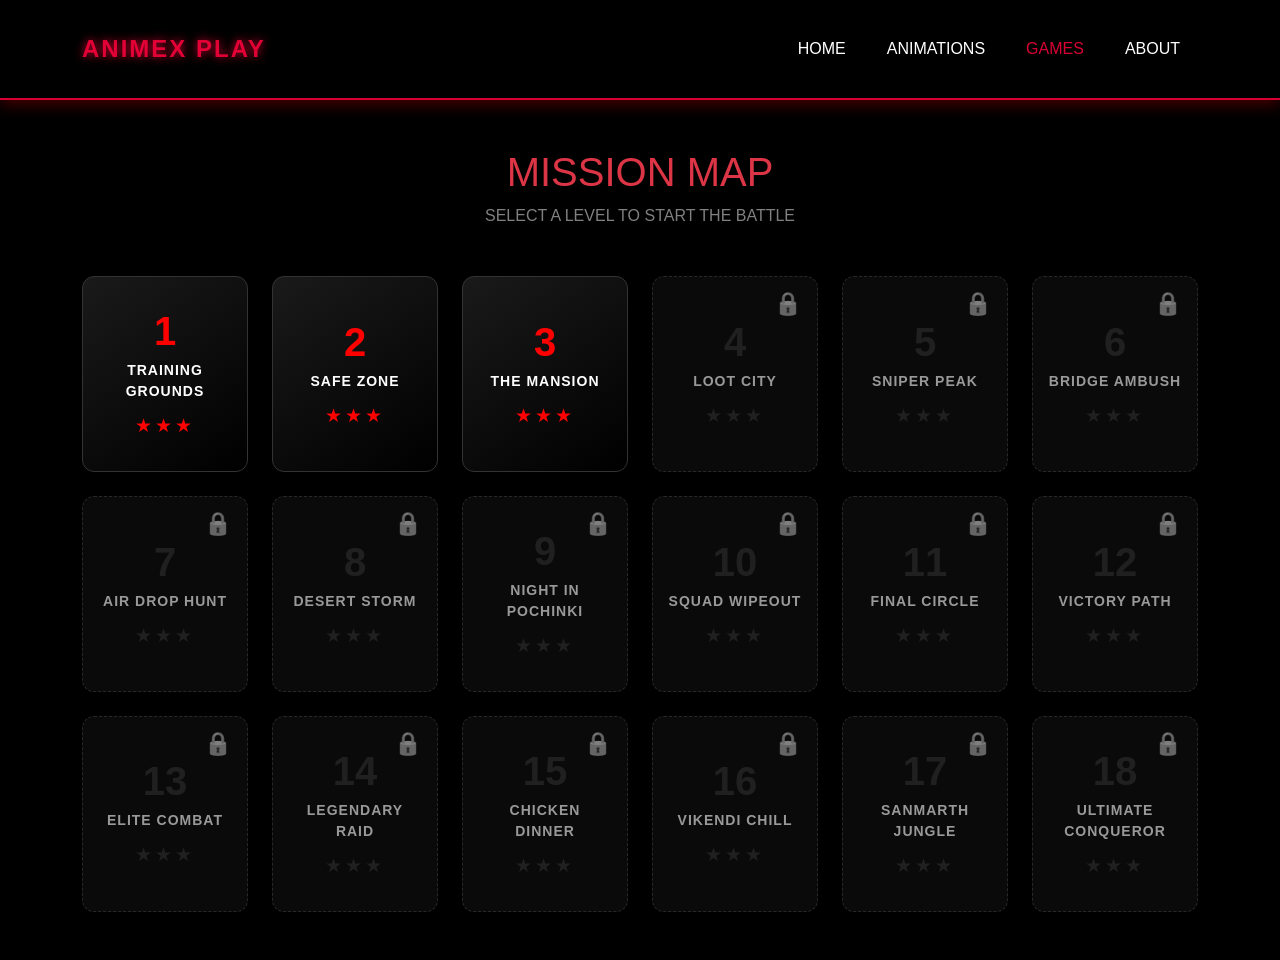
==== games.html @ bfe43d96 "First commit" ====
<!DOCTYPE html>
<html lang="en">
<head>
    <meta charset="UTF-8">
    <meta name="viewport" content="width=device-width, initial-scale=1.0">
    <title>Animex Play | 18 Levels</title>
    <link href="https://cdn.jsdelivr.net/npm/bootstrap@5.3.0/dist/css/bootstrap.min.css" rel="stylesheet">
    <link rel="stylesheet" href="game style.css">
    <style>
        /* Navbar Fix for Toggle Visibility */
        .navbar-toggler {
            border-color: rgba(255, 0, 0, 0.5) !important;
        }
        .navbar-toggler-icon {
            /* Hamburger icon ko red/white karne ke liye filter */
            filter: invert(1); 
        }
        .navbar-collapse {
            /* Mobile par menu ka background black rakhne ke liye */
            background-color: black;
            padding: 10px;
        }
    </style>
</head>
<body class="bg-black">
    
<nav class="navbar navbar-expand-lg sticky-top">
    <div class="container">
        <a class="navbar-brand fw-bold" href="index.html">ANIMEX PLAY</a>
        
        <button class="navbar-toggler" type="button" data-bs-toggle="collapse" data-bs-target="#navbarNav" aria-controls="navbarNav" aria-expanded="false" aria-label="Toggle navigation">
            <span class="navbar-toggler-icon"></span>
        </button>

        <div class="collapse navbar-collapse" id="navbarNav">
            <ul class="navbar-nav ms-auto text-uppercase">
                <li class="nav-item"><a class="nav-link" href="index.html">Home</a></li>
                <li class="nav-item"><a class="nav-link" href="animations.html">Animations</a></li>
                <li class="nav-item"><a class="nav-link active-page" href="games.html">Games</a></li>
                <li class="nav-item"><a class="nav-link" href="about.html">About</a></li>
            </ul>
        </div>
    </div>
</nav>

    <div class="container my-5">
        <h1 class="text-center text-danger mb-2">MISSION MAP</h1>
        <p class="text-center text-white-50 mb-5">SELECT A LEVEL TO START THE BATTLE</p>
        
        <div class="row g-4" id="gameLevels">
            </div>
    </div>

    <!-- <script>
        const levelNames = [
            "Training Grounds", "Safe Zone", "Blue Zone Rush", "Loot City", 
            "Sniper Peak", "Bridge Ambush", "Air Drop Hunt", "Desert Storm",
            "Night In Pochinki", "Squad Wipeout", "Final Circle", "Victory Path",
            "Elite Combat", "Legendary Raid", "Chicken Dinner", 
            "Vikendi Chill", "Sanmarth Jungle", "Ultimate Conqueror"
        ];

        const container = document.getElementById('gameLevels');

        for(let i=0; i < levelNames.length; i++) {
            let isLocked = i > 2 ? 'locked' : '';
            let lockIcon = i > 2 ? '<div class="lock-icon">🔒</div>' : '';
            let levelLink = isLocked ? '#' : `level${i+1}.html`;

            container.innerHTML += `
                <div class="col-6 col-md-4 col-lg-2">
                    <div class="level-card ${isLocked} text-center" onclick="if('${isLocked}'==''){ window.location.href='${levelLink}' }">
                        ${lockIcon}
                        <h2 class="text-danger">${i+1}</h2>
                        <p class="small fw-bold text-white">${levelNames[i]}</p>
                        <div class="stars text-warning">★★★</div>
                    </div>
                </div>
            `;
        }
    </script> -->

    <script>
    const levelNames = [
        "Training Grounds", "Safe Zone", "The Mansion", "Loot City", 
        "Sniper Peak", "Bridge Ambush", "Air Drop Hunt", "Desert Storm",
        "Night In Pochinki", "Squad Wipeout", "Final Circle", "Victory Path",
        "Elite Combat", "Legendary Raid", "Chicken Dinner", 
        "Vikendi Chill", "Sanmarth Jungle", "Ultimate Conqueror"
    ];

    const container = document.getElementById('gameLevels');

    // Check karein ke Level 4 unlock hai ya nahi
    const isLevel4Unlocked = localStorage.getItem('level4Unlocked') === 'true';

    for(let i=0; i < levelNames.length; i++) {
        let isLocked = '';

        // Level 1, 2, 3 default unlock hain (i < 3)
        // Level 4 (index 3) tab unlock hoga jab localStorage true ho
        if (i > 2) {
            if (i === 3 && isLevel4Unlocked) {
                isLocked = ''; // Unlock Level 4
            } else {
                isLocked = 'locked'; // Keep others locked
            }
        }

        let lockIcon = isLocked ? '<div class="lock-icon">🔒</div>' : '';
        let levelLink = isLocked ? '#' : `level${i+1}.html`;
        let btnText = (i === 3 && isLevel4Unlocked) ? "UNLOCKED" : levelNames[i];

        container.innerHTML += `
            <div class="col-6 col-md-4 col-lg-2">
                <div class="level-card ${isLocked} text-center" 
                     id="level-btn-${i+1}"
                     onclick="if('${isLocked}'==''){ window.location.href='${levelLink}' }">
                    ${lockIcon}
                    <h2 class="text-danger">${i+1}</h2>
                    <p class="small fw-bold text-white">${btnText}</p>
                    <div class="stars text-warning">★★★</div>
                </div>
            </div>
        `;
    }
</script>

<script src="https://cdn.jsdelivr.net/npm/bootstrap@5.3.0/dist/js/bootstrap.bundle.min.js"></script>

</body>
</html>
---- game style.css ----
/* 1. Global Reset & Background */
body {
    background-color: #050505; /* Deep Black */
    color: #ffffff;
    font-family: 'Segoe UI', Roboto, Helvetica, Arial, sans-serif;
    margin: 0;
    padding: 0;
    overflow-x: hidden;
}

/* 2. Navbar Styling */
.navbar {
    background-color: #000000 !important;
    --primary-red: #fd013cda;    /* Neon Crimson */
    --primary-red: #fd013cda;    /* Neon Crimson */
    border-bottom: 2px solid ; /* Red Border Line */
    box-shadow: 0 4px 15px rgba(255, 0, 0, 0.3);
}

.navbar-brand {
    letter-spacing: 2px;
    text-shadow: 0 0 10px ;
    color:#fd013cda ;
}

:root {
    --primary-red:#fd013cda;
    --bg-black: #000000;
}

/* Navbar Base */
.navbar {
    background-color: var(--bg-black) !important;
    border-bottom: 2px solid var(--primary-red); /* Image wali red line */
    padding: 1.2rem 0;
}

/* Brand Name (Left Side) */
.navbar-brand {
    color: #fd013cda ;
    font-size: 1.5rem;
    letter-spacing: 2px;
}

.fw-bold{
    color:#fd013cda ;
}

.navbar-brand :hover{
    color:#fd013cda ;
}

/* Nav Links Styling */
.nav-link {
    color: #ffffff !important; /* Default white */
    font-size: 1rem;
    font-weight: 500;
    margin-left: 25px;
    transition: 0.3s ease;
}

/* Jis page par click ho (Active Page) uska color Red ho jaye */
.active-page {
    color: var(--primary-red) !important;
}

/* Hover par bhi red ho jaye */
.nav-link:hover {
    color: var(--primary-red) !important;
}

/* Mobile responsive menu button */
.navbar-toggler {
    border-color: var(--primary-red);
}

/* 3. Heading Section */
h1.text-warning {
    color: #ff0000 !important; /* Warning ko Red mein badla */
    text-transform: uppercase;
    font-weight: 900;
    letter-spacing: 5px;
    margin-top: 40px;
    text-shadow: 2px 2px 0px #330000;
}

/* 4. Level Cards Design */
.level-card {
    background: linear-gradient(145deg, #1a1a1a, #000000);
    border: 1px solid #333;
    border-radius: 12px;
    padding: 30px 15px;
    position: relative;
    transition: all 0.4s cubic-bezier(0.175, 0.885, 0.32, 1.275);
    cursor: pointer;
    overflow: hidden;
    height: 100%;
    display: flex;
    flex-direction: column;
    justify-content: center;
    box-shadow: 0 10px 20px rgba(0,0,0,0.5);
}

/* Hover Effect for Unlocked Levels */
.level-card:hover:not(.locked) {
    transform: translateY(-10px) scale(1.03);
    border-color: #ff0000;
    box-shadow: 0 0 25px rgba(255, 0, 0, 0.5);
    background: #000;
}

/* 5. Typography inside Cards */
.level-card h2 {
    font-size: 2.5rem;
    font-weight: 800;
    margin-bottom: 5px;
    color: #ff0000 !important;
}

.level-card p {
    color: #cccccc;
    text-transform: uppercase;
    letter-spacing: 1px;
    margin-bottom: 10px;
}

/* 6. Stars Styling */
.stars {
    color: #ff0000 !important; /* Red Stars */
    font-size: 1.2rem;
    letter-spacing: 3px;
}

/* 7. Lock Mechanism */
.locked {
    background: #111 !important;
    opacity: 0.6;
    cursor: not-allowed;
    filter: grayscale(1);
    border: 1px dashed #444;
}

.lock-icon {
    position: absolute;
    top: 10px;
    right: 15px;
    font-size: 1.4rem;
    color: #ff0000;
}

/* 8. Responsive Adjustments (Media Queries) */

/* Mobile Phones (Choti screens) */
@media (max-width: 576px) {
    h1.text-warning {
        font-size: 1.5rem;
        letter-spacing: 2px;
    }
    
    .level-card {
        padding: 20px 10px;
    }
    
    .level-card h2 {
        font-size: 1.8rem;
    }
}

/* Tablets */
@media (min-width: 577px) and (max-width: 992px) {
    .container {
        max-width: 90%;
    }
}

/* Button/Link Hover Sound Feel */
.level-card:active {
    transform: scale(0.95);
}
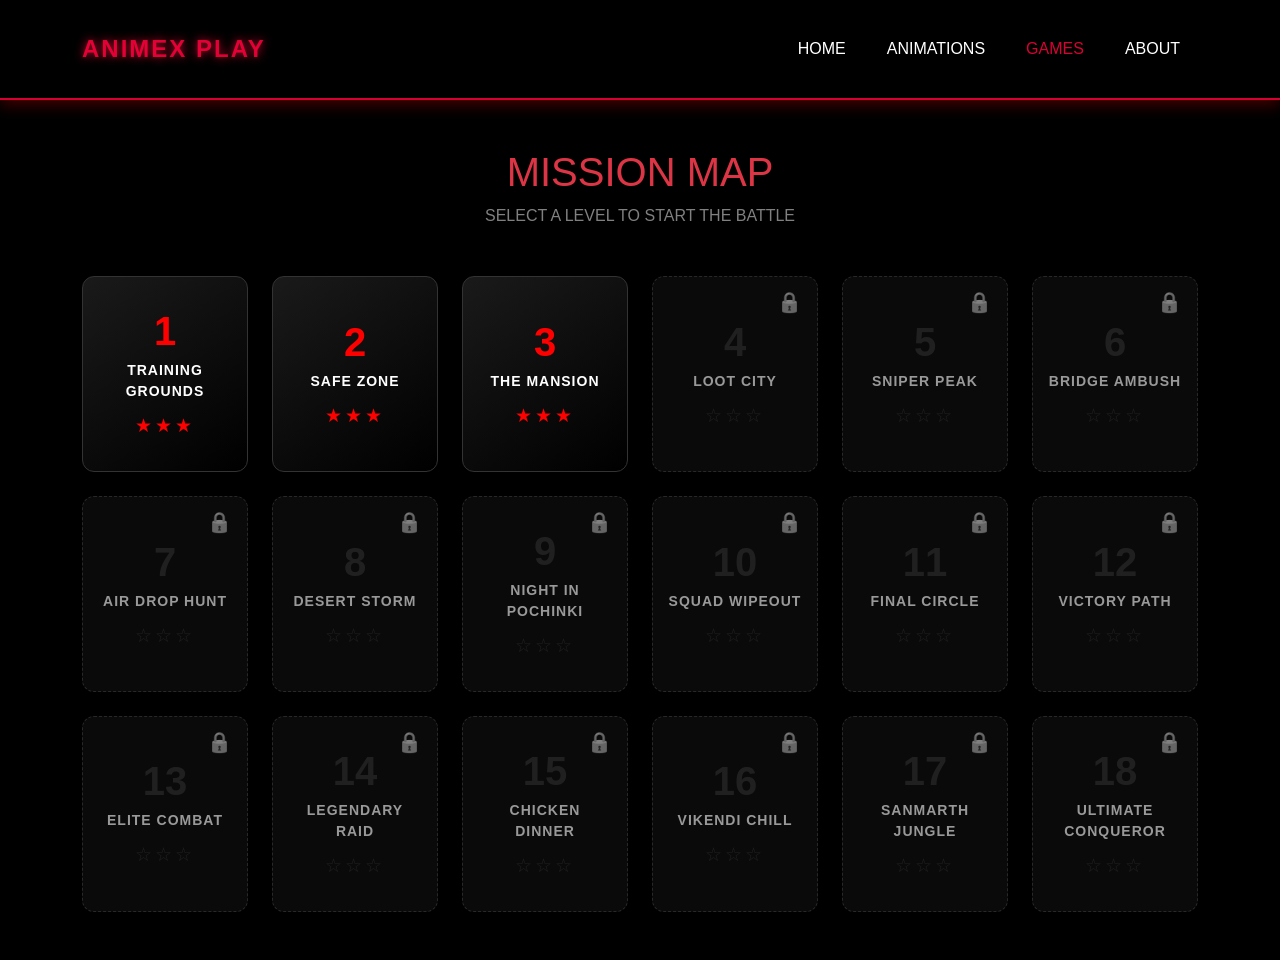
==== commit 5af82399: "first commit" ====
--- a/games.html
+++ b/games.html
@@ -91,35 +91,43 @@
 
     const container = document.getElementById('gameLevels');
 
-    // Check karein ke Level 4 unlock hai ya nahi
+    // LocalStorage se status check karein
     const isLevel4Unlocked = localStorage.getItem('level4Unlocked') === 'true';
 
+    container.innerHTML = ''; // Container clear karein pehle
+
     for(let i=0; i < levelNames.length; i++) {
-        let isLocked = '';
+        let isLocked = false;
 
-        // Level 1, 2, 3 default unlock hain (i < 3)
-        // Level 4 (index 3) tab unlock hoga jab localStorage true ho
+        // --- Logic: Kaunsa Level Locked Hoga? ---
+        // Level 1 (i=0), 2 (i=1), 3 (i=2) hamesha khulay rahenge
         if (i > 2) {
+            // Agar ye Level 4 hai (index 3) aur localStorage false hai, toh lock kardo
             if (i === 3 && isLevel4Unlocked) {
-                isLocked = ''; // Unlock Level 4
+                isLocked = false; 
             } else {
-                isLocked = 'locked'; // Keep others locked
+                isLocked = true; 
             }
         }
 
-        let lockIcon = isLocked ? '<div class="lock-icon">🔒</div>' : '';
-        let levelLink = isLocked ? '#' : `level${i+1}.html`;
-        let btnText = (i === 3 && isLevel4Unlocked) ? "UNLOCKED" : levelNames[i];
+        // --- UI Setup ---
+        let lockClass = isLocked ? 'locked' : '';
+        let lockIcon = isLocked ? '<div class="lock-icon" style="font-size: 20px;">🔒</div>' : '';
+        let levelLink = isLocked ? 'javascript:void(0)' : `level${i+1}.html`;
+        
+        // Button text: Agar locked hai toh level ka naam dikhao, warna level ka naam ya "PLAY"
+        let btnText = levelNames[i];
 
         container.innerHTML += `
             <div class="col-6 col-md-4 col-lg-2">
-                <div class="level-card ${isLocked} text-center" 
+                <div class="level-card ${lockClass} text-center" 
                      id="level-btn-${i+1}"
-                     onclick="if('${isLocked}'==''){ window.location.href='${levelLink}' }">
+                     style="cursor: ${isLocked ? 'not-allowed' : 'pointer'}; opacity: ${isLocked ? '0.6' : '1'};"
+                     onclick="if(!${isLocked}){ window.location.href='${levelLink}' }">
                     ${lockIcon}
                     <h2 class="text-danger">${i+1}</h2>
                     <p class="small fw-bold text-white">${btnText}</p>
-                    <div class="stars text-warning">★★★</div>
+                    <div class="stars text-warning">${isLocked ? '☆☆☆' : '★★★'}</div>
                 </div>
             </div>
         `;
